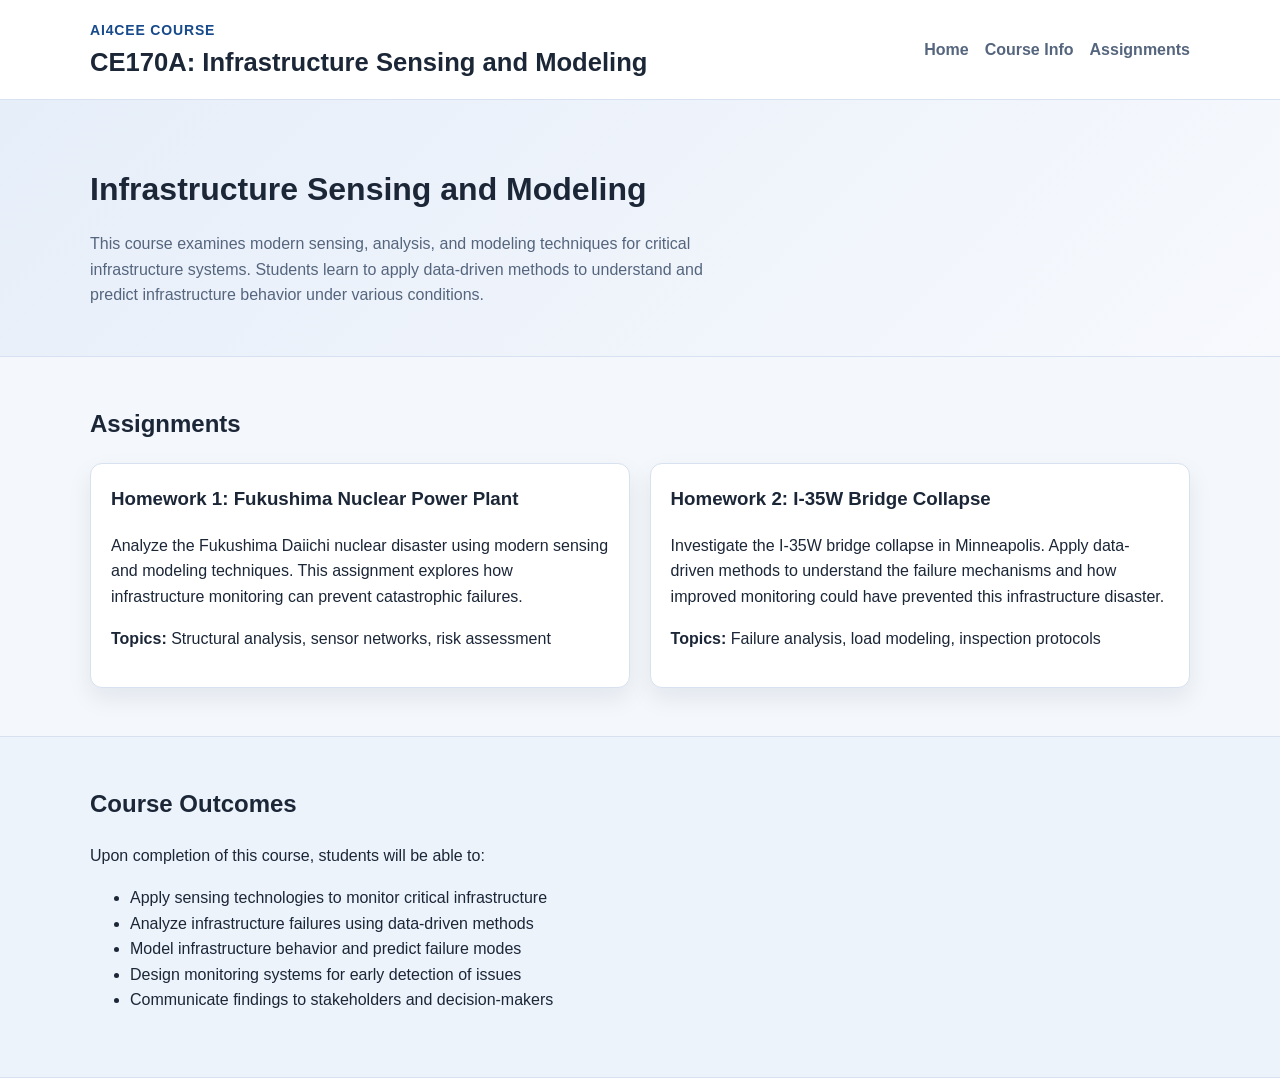
==== courses/ce170a/index.html @ 43cffa2a "Add course-specific HTML page with linked stylesheet" ====
<!DOCTYPE html>
<html lang="en">
  <head>
    <meta charset="UTF-8" />
    <meta name="viewport" content="width=device-width, initial-scale=1.0" />
    <title>CE170A: Infrastructure Sensing and Modeling</title>
    <link rel="stylesheet" href="styles.css" />
  </head>
  <body>
    <header class="site-header">
      <div class="container header-inner">
        <div>
          <p class="eyebrow">AI4CEE Course</p>
          <h1>CE170A: Infrastructure Sensing and Modeling</h1>
        </div>
        <nav aria-label="Primary" class="site-nav">
          <ul>
            <li><a href="../../index.html">Home</a></li>
            <li><a href="#course-info">Course Info</a></li>
            <li><a href="#assignments">Assignments</a></li>
          </ul>
        </nav>
      </div>
    </header>

    <main>
      <section id="course-info" class="hero">
        <div class="container">
          <h2>Infrastructure Sensing and Modeling</h2>
          <p>
            This course examines modern sensing, analysis, and modeling techniques for critical
            infrastructure systems. Students learn to apply data-driven methods to understand
            and predict infrastructure behavior under various conditions.
          </p>
        </div>
      </section>

      <section id="assignments" class="section">
        <div class="container">
          <h2>Assignments</h2>
          <div class="course-grid">
            <article class="course-card">
              <h3>Homework 1: Fukushima Nuclear Power Plant</h3>
              <p>
                Analyze the Fukushima Daiichi nuclear disaster using modern sensing and modeling
                techniques. This assignment explores how infrastructure monitoring can prevent
                catastrophic failures.
              </p>
              <p><strong>Topics:</strong> Structural analysis, sensor networks, risk assessment</p>
            </article>
            <article class="course-card">
              <h3>Homework 2: I-35W Bridge Collapse</h3>
              <p>
                Investigate the I-35W bridge collapse in Minneapolis. Apply data-driven methods
                to understand the failure mechanisms and how improved monitoring could have
                prevented this infrastructure disaster.
              </p>
              <p><strong>Topics:</strong> Failure analysis, load modeling, inspection protocols</p>
            </article>
          </div>
        </div>
      </section>

      <section class="section section-alt">
        <div class="container">
          <h2>Course Outcomes</h2>
          <p>
            Upon completion of this course, students will be able to:
          </p>
          <ul>
            <li>Apply sensing technologies to monitor critical infrastructure</li>
            <li>Analyze infrastructure failures using data-driven methods</li>
            <li>Model infrastructure behavior and predict failure modes</li>
            <li>Design monitoring systems for early detection of issues</li>
            <li>Communicate findings to stakeholders and decision-makers</li>
          </ul>
        </div>
      </section>
    </main>
  </body>
</html>
---- courses/ce170a/styles.css ----
/* Course-specific styles for CE170A */
:root {
  --bg: #f4f7fb;
  --surface: #ffffff;
  --text: #1b2637;
  --muted: #54657d;
  --primary: #174a8b;
  --primary-soft: #e6eef9;
  --border: #d8e1ef;
  --shadow: 0 10px 24px rgba(18, 43, 77, 0.08);
}

* {
  box-sizing: border-box;
}

body {
  margin: 0;
  font-family: "Segoe UI", Tahoma, Geneva, Verdana, sans-serif;
  color: var(--text);
  background-color: var(--bg);
  line-height: 1.6;
}

.container {
  width: min(1100px, 92%);
  margin: 0 auto;
}

.site-header {
  background: var(--surface);
  border-bottom: 1px solid var(--border);
  position: sticky;
  top: 0;
  z-index: 10;
}

.header-inner {
  display: flex;
  align-items: center;
  justify-content: space-between;
  gap: 2rem;
  padding: 1.2rem 0;
}

.eyebrow {
  margin: 0;
  color: var(--primary);
  font-weight: 600;
  font-size: 0.875rem;
  letter-spacing: 0.06em;
  text-transform: uppercase;
}

h1 {
  margin: 0.3rem 0 0;
  font-size: clamp(1.25rem, 2vw, 1.7rem);
  line-height: 1.3;
}

.site-nav ul {
  list-style: none;
  display: flex;
  gap: 1rem;
  margin: 0;
  padding: 0;
}

.site-nav a {
  color: var(--muted);
  text-decoration: none;
  font-weight: 600;
}

.site-nav a:hover,
.site-nav a:focus {
  color: var(--primary);
}

.hero {
  padding: 4rem 0 3rem;
  background: linear-gradient(135deg, var(--primary-soft), #f7f9fd);
  border-bottom: 1px solid var(--border);
}

.hero h2 {
  margin: 0 0 1rem;
  font-size: clamp(1.5rem, 3vw, 2rem);
}

.hero p {
  margin: 0;
  max-width: 70ch;
  color: var(--muted);
}

.section {
  padding: 3rem 0;
}

.section-alt {
  background: #edf3fb;
  border-top: 1px solid var(--border);
  border-bottom: 1px solid var(--border);
}

.section h2 {
  margin-top: 0;
}

.course-grid {
  display: grid;
  grid-template-columns: repeat(auto-fit, minmax(260px, 1fr));
  gap: 1.2rem;
}

.course-card {
  background: var(--surface);
  border: 1px solid var(--border);
  border-radius: 12px;
  padding: 1.25rem;
  box-shadow: var(--shadow);
}

.course-card h3 {
  margin-top: 0;
}

.course-card h4 {
  margin-bottom: 0.4rem;
}

.course-card ul {
  margin: 0;
  padding-left: 1.2rem;
}

.course-card--placeholder {
  border-style: dashed;
}

@media (max-width: 780px) {
  .header-inner {
    flex-direction: column;
    align-items: flex-start;
  }

  .site-nav ul {
    flex-wrap: wrap;
  }
}
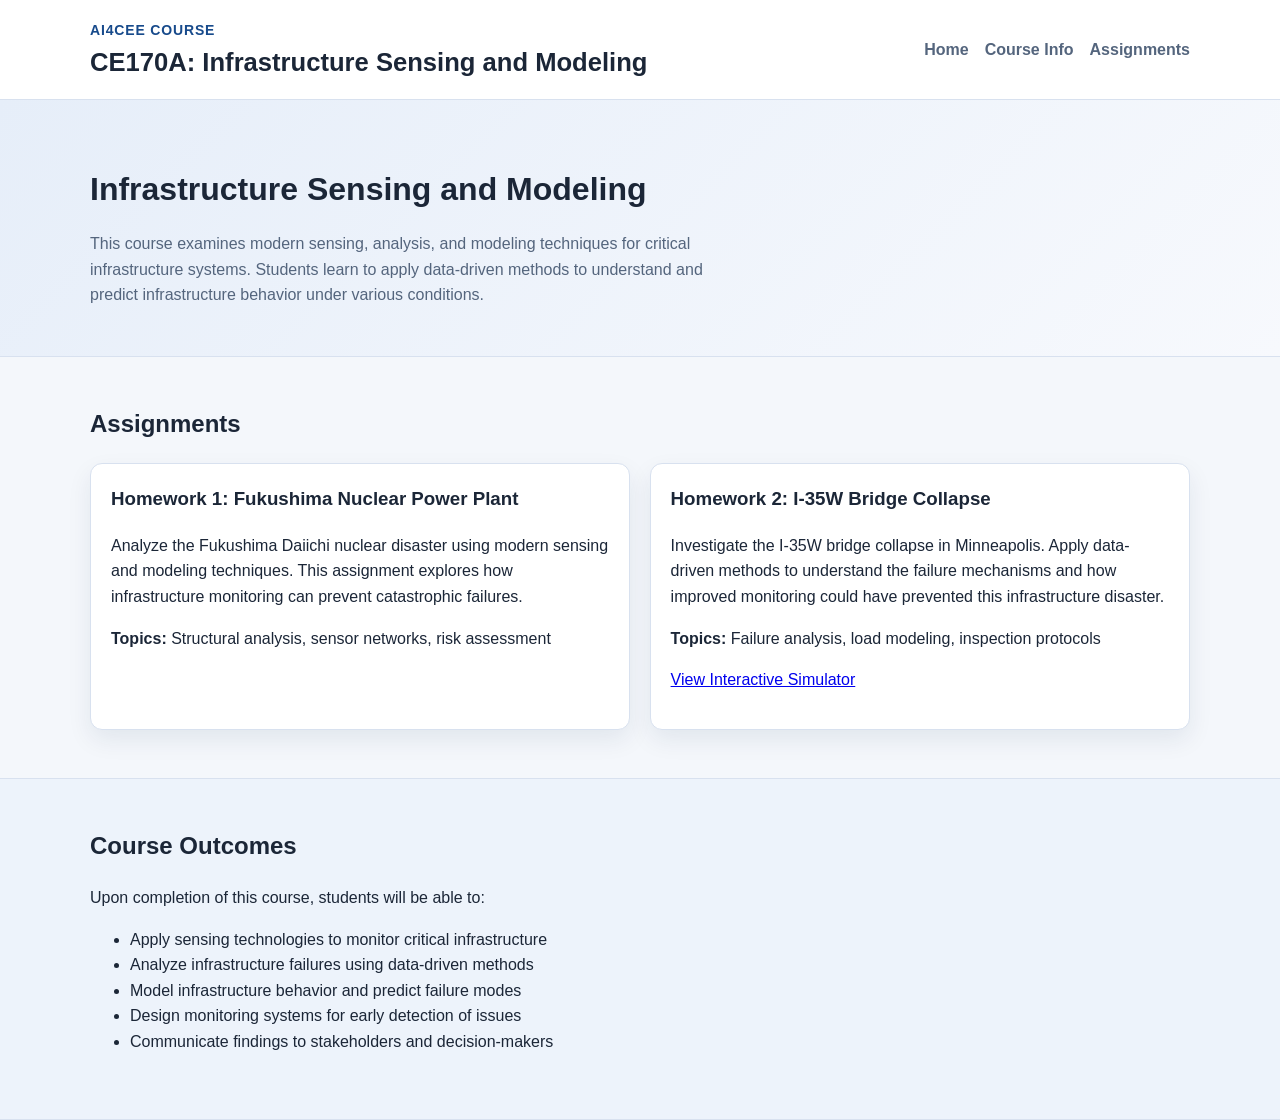
==== commit 5a2f76ac: "Fix stylesheet path in CE170A course page" ====
--- a/courses/ce170a/index.html
+++ b/courses/ce170a/index.html
@@ -4,7 +4,7 @@
     <meta charset="UTF-8" />
     <meta name="viewport" content="width=device-width, initial-scale=1.0" />
     <title>CE170A: Infrastructure Sensing and Modeling</title>
-    <link rel="stylesheet" href="styles.css" />
+    <link rel="stylesheet" href="../../styles.css" />
   </head>
   <body>
     <header class="site-header">
@@ -56,6 +56,7 @@
                 prevented this infrastructure disaster.
               </p>
               <p><strong>Topics:</strong> Failure analysis, load modeling, inspection protocols</p>
+              <p><a href="./hw2/version1/index.html">View Interactive Simulator</a></p>
             </article>
           </div>
         </div>
--- a/styles.css
+++ b/styles.css
@@ -0,0 +1,150 @@
+:root {
+  --bg: #f4f7fb;
+  --surface: #ffffff;
+  --text: #1b2637;
+  --muted: #54657d;
+  --primary: #174a8b;
+  --primary-soft: #e6eef9;
+  --border: #d8e1ef;
+  --shadow: 0 10px 24px rgba(18, 43, 77, 0.08);
+}
+
+* {
+  box-sizing: border-box;
+}
+
+body {
+  margin: 0;
+  font-family: "Segoe UI", Tahoma, Geneva, Verdana, sans-serif;
+  color: var(--text);
+  background-color: var(--bg);
+  line-height: 1.6;
+}
+
+.container {
+  width: min(1100px, 92%);
+  margin: 0 auto;
+}
+
+.site-header {
+  background: var(--surface);
+  border-bottom: 1px solid var(--border);
+  position: sticky;
+  top: 0;
+  z-index: 10;
+}
+
+.header-inner {
+  display: flex;
+  align-items: center;
+  justify-content: space-between;
+  gap: 2rem;
+  padding: 1.2rem 0;
+}
+
+.eyebrow {
+  margin: 0;
+  color: var(--primary);
+  font-weight: 600;
+  font-size: 0.875rem;
+  letter-spacing: 0.06em;
+  text-transform: uppercase;
+}
+
+h1 {
+  margin: 0.3rem 0 0;
+  font-size: clamp(1.25rem, 2vw, 1.7rem);
+  line-height: 1.3;
+}
+
+.site-nav ul {
+  list-style: none;
+  display: flex;
+  gap: 1rem;
+  margin: 0;
+  padding: 0;
+}
+
+.site-nav a {
+  color: var(--muted);
+  text-decoration: none;
+  font-weight: 600;
+}
+
+.site-nav a:hover,
+.site-nav a:focus {
+  color: var(--primary);
+}
+
+.hero {
+  padding: 4rem 0 3rem;
+  background: linear-gradient(135deg, var(--primary-soft), #f7f9fd);
+  border-bottom: 1px solid var(--border);
+}
+
+.hero h2 {
+  margin: 0 0 1rem;
+  font-size: clamp(1.5rem, 3vw, 2rem);
+}
+
+.hero p {
+  margin: 0;
+  max-width: 70ch;
+  color: var(--muted);
+}
+
+.section {
+  padding: 3rem 0;
+}
+
+.section-alt {
+  background: #edf3fb;
+  border-top: 1px solid var(--border);
+  border-bottom: 1px solid var(--border);
+}
+
+.section h2 {
+  margin-top: 0;
+}
+
+.course-grid {
+  display: grid;
+  grid-template-columns: repeat(auto-fit, minmax(260px, 1fr));
+  gap: 1.2rem;
+}
+
+.course-card {
+  background: var(--surface);
+  border: 1px solid var(--border);
+  border-radius: 12px;
+  padding: 1.25rem;
+  box-shadow: var(--shadow);
+}
+
+.course-card h3 {
+  margin-top: 0;
+}
+
+.course-card h4 {
+  margin-bottom: 0.4rem;
+}
+
+.course-card ul {
+  margin: 0;
+  padding-left: 1.2rem;
+}
+
+.course-card--placeholder {
+  border-style: dashed;
+}
+
+@media (max-width: 780px) {
+  .header-inner {
+    flex-direction: column;
+    align-items: flex-start;
+  }
+
+  .site-nav ul {
+    flex-wrap: wrap;
+  }
+}
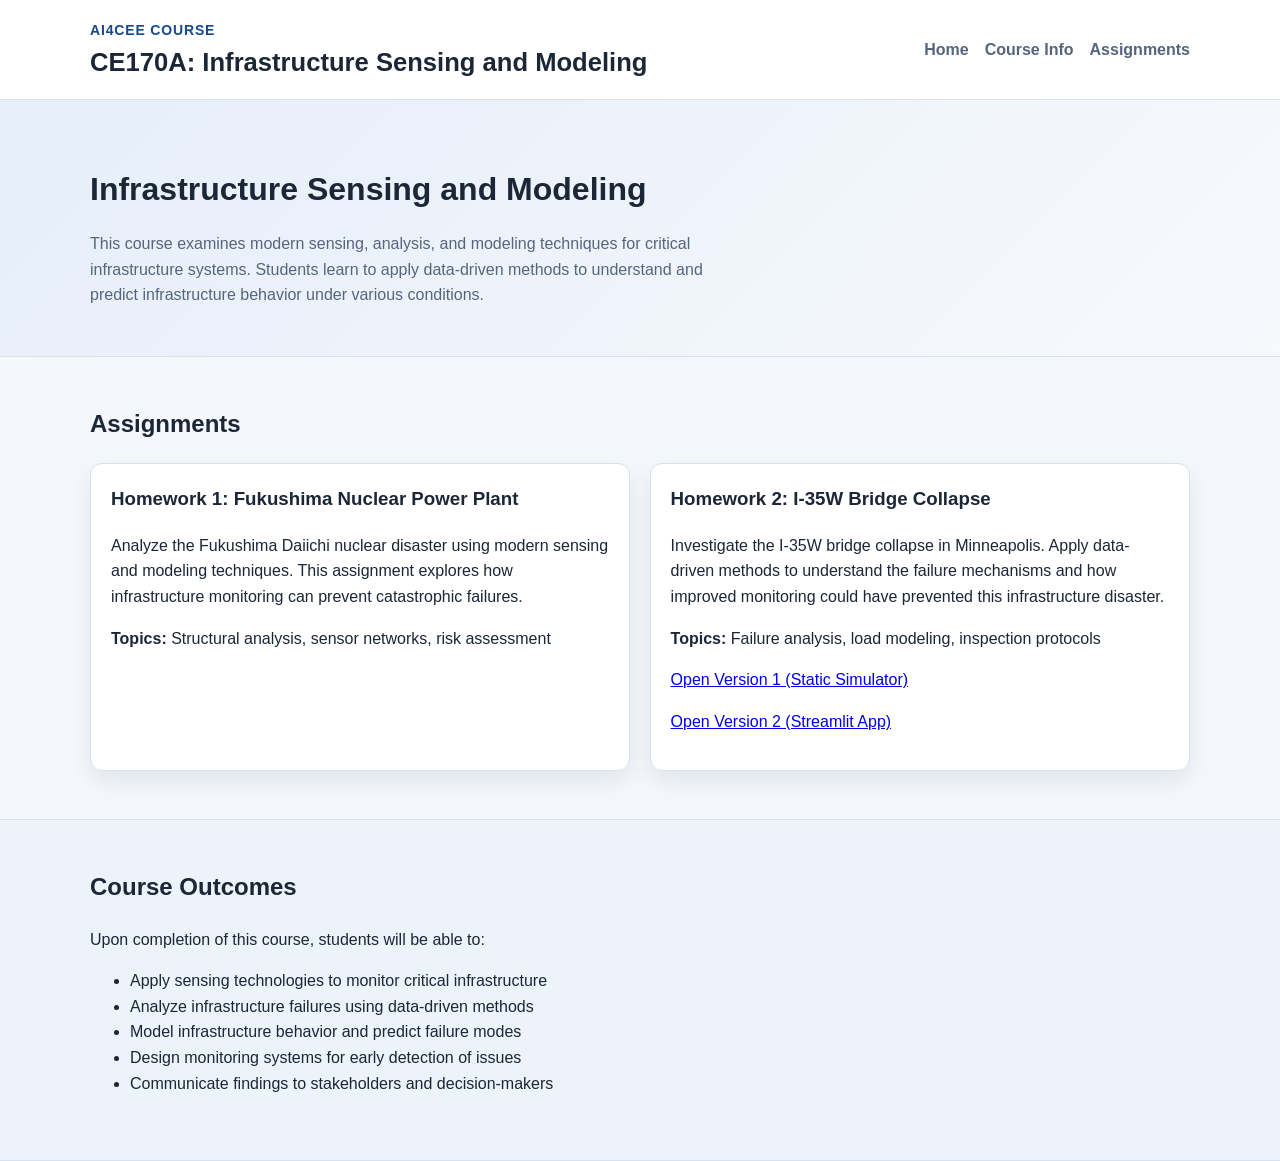
==== commit aada77cb: "fix: restore hw2 navigation and add streamlit deployment entry" ====
--- a/courses/ce170a/index.html
+++ b/courses/ce170a/index.html
@@ -56,7 +56,8 @@
                 prevented this infrastructure disaster.
               </p>
               <p><strong>Topics:</strong> Failure analysis, load modeling, inspection protocols</p>
-              <p><a href="./hw2/version1/index.html">View Interactive Simulator</a></p>
+              <p><a href="./hw2/version1/index.html">Open Version 1 (Static Simulator)</a></p>
+              <p><a href="./hw2/version2/index.html">Open Version 2 (Streamlit App)</a></p>
             </article>
           </div>
         </div>
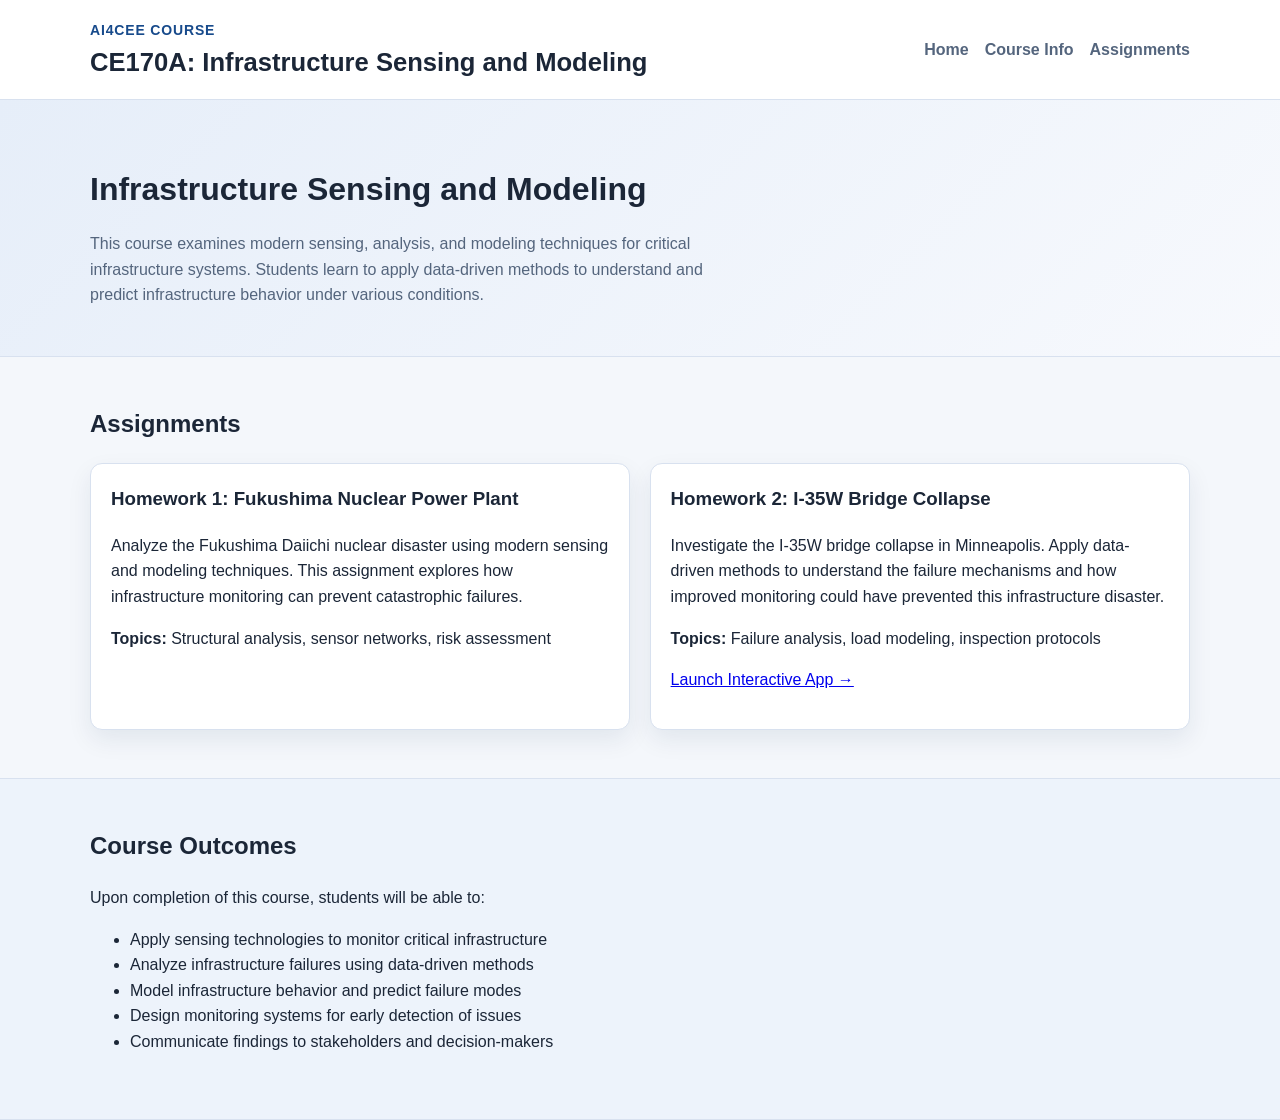
==== commit 3c79eda0: "Update: Point to Streamlit app for Homework 2" ====
--- a/courses/ce170a/index.html
+++ b/courses/ce170a/index.html
@@ -56,8 +56,7 @@
                 prevented this infrastructure disaster.
               </p>
               <p><strong>Topics:</strong> Failure analysis, load modeling, inspection protocols</p>
-              <p><a href="./hw2/version1/index.html">Open Version 1 (Static Simulator)</a></p>
-              <p><a href="./hw2/version2/index.html">Open Version 2 (Streamlit App)</a></p>
+              <p><a href="https://ai4cee-r8jqcpvhfg3nev263b8whp.streamlit.app/" target="_blank">Launch Interactive App →</a></p>
             </article>
           </div>
         </div>
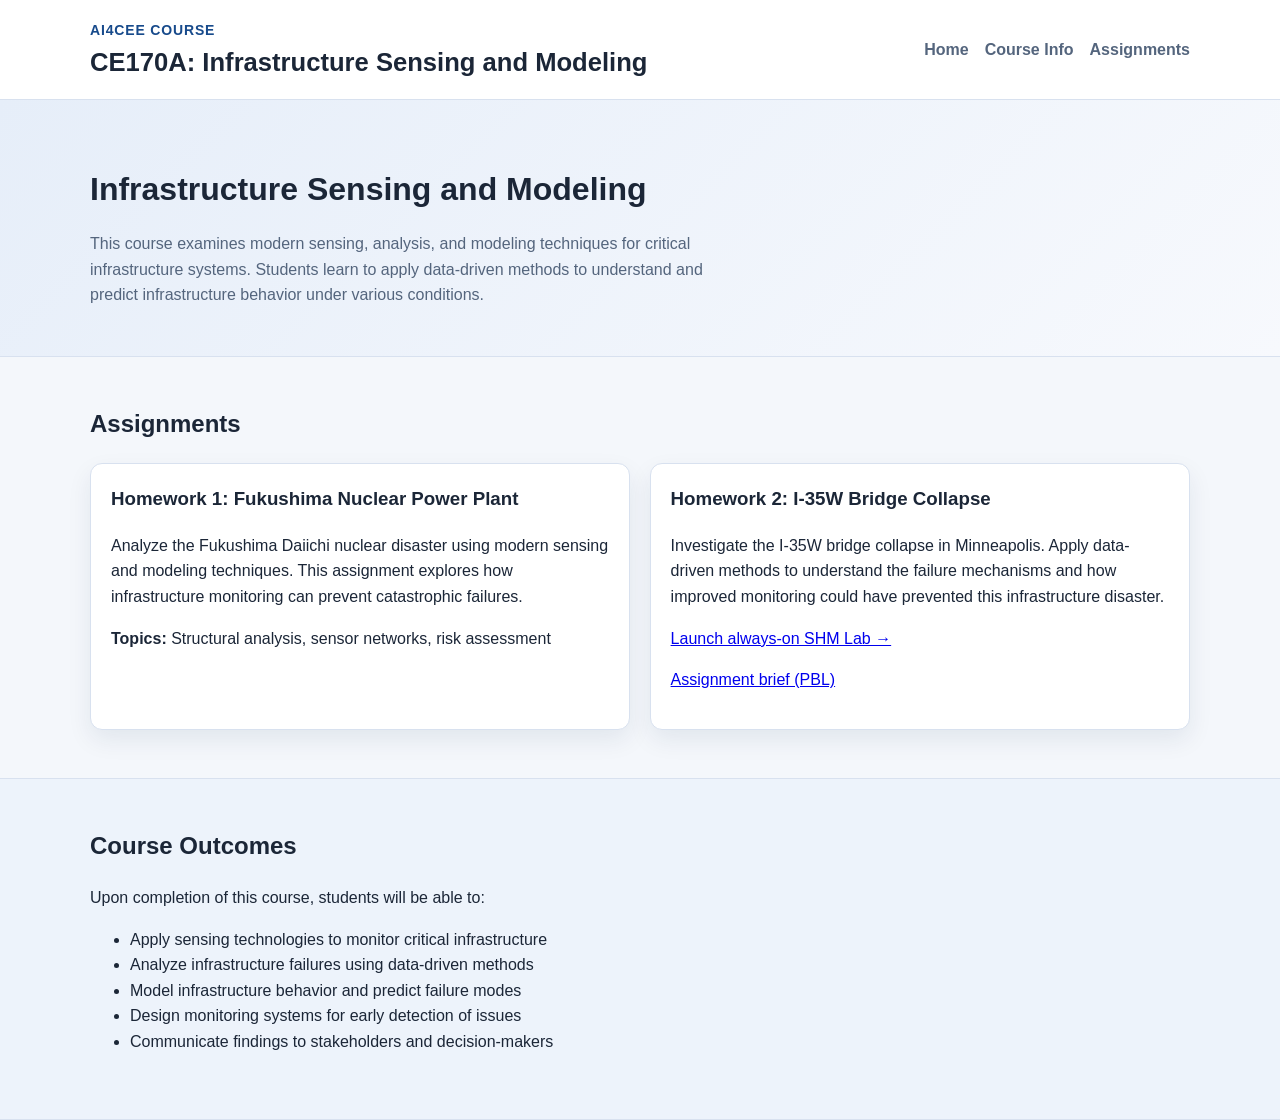
==== commit 26575b65: "Replace sleeping Streamlit app with always-on GitHub Pages SHM lab. Students get precomputed FEM tel" ====
--- a/courses/ce170a/index.html
+++ b/courses/ce170a/index.html
@@ -55,8 +55,8 @@
                 to understand the failure mechanisms and how improved monitoring could have
                 prevented this infrastructure disaster.
               </p>
-              <p><strong>Topics:</strong> Failure analysis, load modeling, inspection protocols</p>
-              <p><a href="https://ai4cee-r8jqcpvhfg3nev263b8whp.streamlit.app/" target="_blank">Launch Interactive App →</a></p>
+              <p><a href="hw2/app/">Launch always-on SHM Lab →</a></p>
+              <p><a href="hw2/version2/README.md">Assignment brief (PBL)</a></p>
             </article>
           </div>
         </div>
